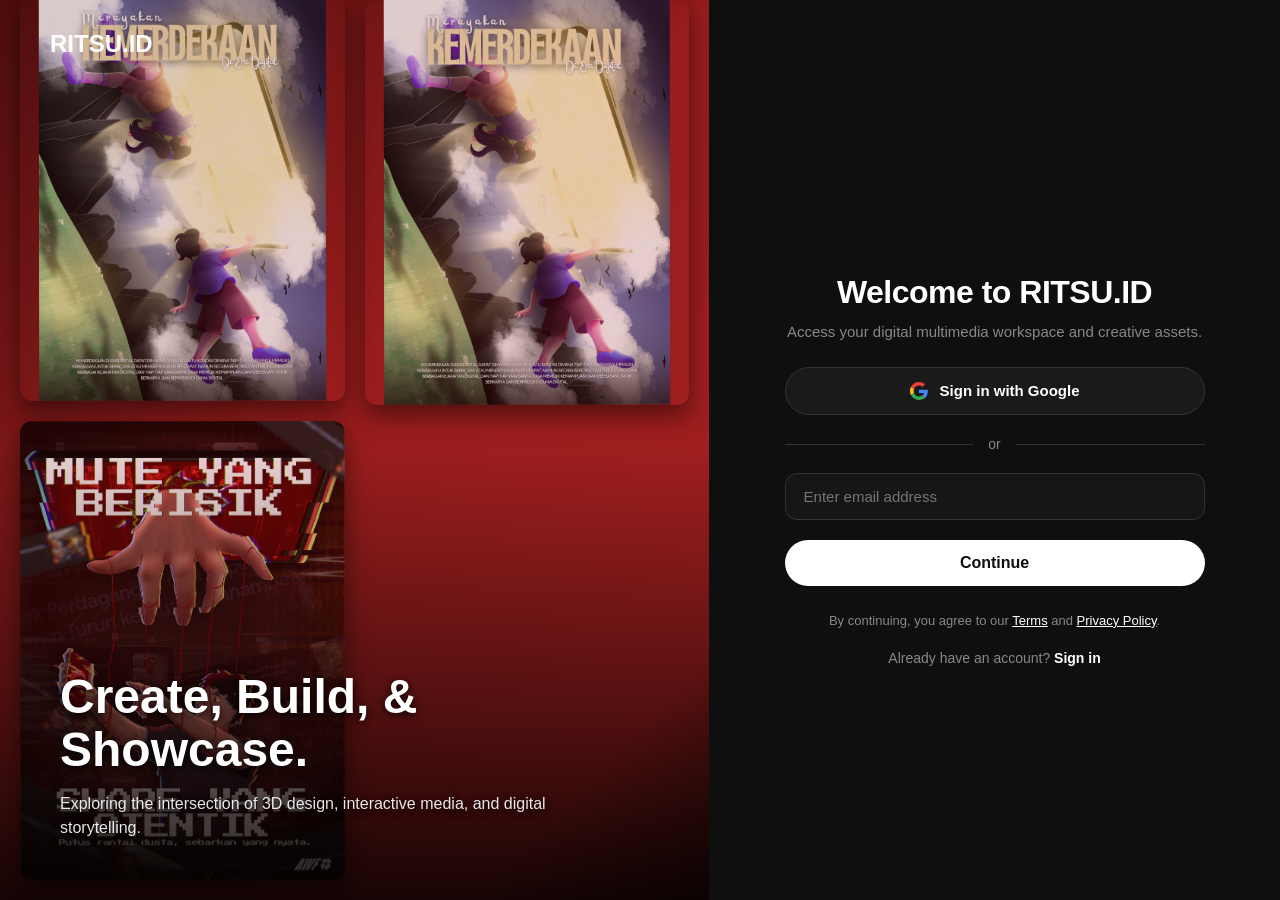
==== index.html @ f321f879 "Rename login.html to index.html" ====
<!DOCTYPE html>
<html lang="en">
<head>
    <meta charset="UTF-8">
    <meta name="viewport" content="width=device-width, initial-scale=1.0">
    <title>Sign In - RITSU.ID</title>
    <link rel="stylesheet" href="style-login.css">
</head>
<body>

    <header class="top-logo-container">
        <a class="form-logo" aria-label="RITSU.ID Homepage">RITSU.ID</a>
    </header>

    <main class="auth-container">
        <section class="auth-left-banner" aria-label="Branding Showcase Area">
            <div class="gallery-marquee-container">
                <div class="marquee-col col-down">
                    <img src="IMAGE/WaritsuAlGaniyu_TMD-CCIT_Compile Your Dreams (2).png" alt="Karya Poster 1">
                    <img src="IMAGE/WaritsuAlGaniyu_TMD-CCIT_Compile Your Dreams (4).png" alt="Karya Poster 2">
                    <img src="IMAGE/POSTERAWFUI2026_POSTERDIGITAL_WARITSUALGANIYU 1.png" alt="Karya Poster 3">
                    <img src="IMAGE/WaritsuAlGaniyu_TMD-CCIT_Compile Your Dreams (2).png" alt="Karya Poster 1">
                    <img src="IMAGE/WaritsuAlGaniyu_TMD-CCIT_Compile Your Dreams (4).png" alt="Karya Poster 2">
                </div>
                <div class="marquee-col col-up">
                    <img src="IMAGE/Slide 16_9 - 1.png" alt="Karya 3D 1">
                    <img src="IMAGE/WaritsuAlGaniyu_TMD-CCIT_Compile Your Dreams (4).png" alt="Karya Poster 2">
                    <img src="IMAGE/POSTERAWFUI2026_POSTERDIGITAL_WARITSUALGANIYU 1.png" alt="Karya Poster 3">
                    <img src="IMAGE/Slide 16_9 - 1.png" alt="Karya 3D 1">
                    <img src="IMAGE/WaritsuAlGaniyu_TMD-CCIT_Compile Your Dreams (4).png" alt="Karya Poster 2">
                </div>
            </div>

            <div class="banner-overlay"></div>

            <div class="banner-content">
                <h1>Create, Build, & Showcase.</h1>
                <p>Exploring the intersection of 3D design, interactive media, and digital storytelling.</p>
            </div>
        </section>

        <section class="auth-right-form" aria-label="Sign In Form Section">
            <div class="form-wrapper">
                <div class="form-header">
                    <h2>Welcome to RITSU.ID</h2>
                    <p>Access your digital multimedia workspace and creative assets.</p>
                </div>

                <button type="button" class="btn-sso" aria-label="Sign in securely with your Google account">
                    <svg class="google-icon" viewBox="0 0 24 24" width="18" height="18" aria-hidden="true">
                        <path fill="#4285F4" d="M23.745 12.27c0-.7-.06-1.4-.19-2.07H12v4.51h6.6c-.29 1.52-1.14 2.82-2.4 3.68v3.05h3.88c2.27-2.09 3.66-5.17 3.66-9.17z"/>
                        <path fill="#34A853" d="M12 24c3.24 0 5.95-1.08 7.93-2.91l-3.88-3.05c-1.08.72-2.45 1.16-4.05 1.16-3.12 0-5.77-2.1-6.72-4.93H1.19v3.15C3.17 21.36 7.24 24 12 24z"/>
                        <path fill="#FBBC05" d="M5.28 14.27c-.25-.72-.38-1.49-.38-2.27s.13-1.55.38-2.27V6.58H1.19C.43 8.12 0 9.87 0 12s.43 3.88 1.19 5.42l4.09-3.15z"/>
                        <path fill="#EA4335" d="M12 4.75c1.77 0 3.35.61 4.6 1.8l3.42-3.42C17.95 1.19 15.24 0 12 0 7.24 0 3.17 2.64 1.19 6.58l4.09 3.15c.95-2.83 3.6-4.98 6.72-4.98z"/>
                    </svg>
                    Sign in with Google
                </button>

                <div class="divider" role="separator" aria-label="Or">
                    <span>or</span>
                </div>

                <form action="#" method="POST" class="login-form">
                    <div class="input-group">
                        <input type="text" id="email" name="email" placeholder="Enter email address" required autocomplete="email">
                    </div>

                    <button type="submit" class="btn-submit" aria-label="Continue">Continue</button>
                </form>

                <footer class="form-footer-section">
                    <p class="terms-text">
                        By continuing, you agree to our <a href="#">Terms</a> and <a href="#">Privacy Policy</a>.
                    </p>
                    <p class="signup-prompt">
                        Already have an account? <a href="#">Sign in</a>
                    </p>
                </footer>
            </div>
        </section>
    </main>

</body>
</html>
---- style-login.css ----
:root {
    --bg-primary: #0F0F0F;
    --bg-surface: #1A1A1A;
    --text-primary: #FFFFFF;
    --text-secondary: #CCCCCC;
    --text-muted: #888888;
    
    --accent-orange: #b22222;
    --accent-red: #8b0000;
    --accent-hover: #d32f2f;
    
    --banner-grad-start: #4e0e0e;

    --border-color: #333333;
    --input-bg: #161616;
}

* {
    margin: 0;
    padding: 0;
    box-sizing: border-box;
    font-family: 'Segoe UI', Tahoma, sans-serif;
}

body {
    background-color: var(--bg-primary);
    color: var(--text-primary);
    min-height: 100vh;
    display: flex;
    position: relative;
}

.top-logo-container {
    position: absolute;
    top: 30px;
    left: 50px;
    z-index: 100;
}

.form-logo {
    font-size: 24px;
    font-weight: 900;
    color: var(--text-primary);
    text-decoration: none;
    display: inline-block;
}

.auth-container {
    display: flex;
    width: 100%;
    min-height: 100vh;
}

.auth-left-banner {
    flex: 1.2;
    position: relative;
    overflow: hidden;
    padding: 60px;
    display: flex;
    flex-direction: column;
    justify-content: flex-end;
    background-color: var(--banner-grad-start);
}

.gallery-marquee-container {
    position: absolute;
    top: -50%;
    left: 0;
    width: 100%;
    height: 200%;
    display: flex;
    gap: 20px;
    padding: 20px;
    opacity: 0.80;
    z-index: 3;
    pointer-events: none;
}

.marquee-col {
    flex: 1;
    display: flex;
    flex-direction: column;
    gap: 20px;
}

.marquee-col img {
    width: 100%;
    height: auto;
    object-fit: cover;
    border-radius: 12px;
    box-shadow: 0 10px 25px rgba(0,0,0,0.6);
}

.col-down {
    animation: scroll-down 25s linear infinite;
}

.col-up {
    animation: scroll-up 30s linear infinite;
    transform: translateY(-50%);
}

@keyframes scroll-down {
    0% { transform: translateY(0); }
    100% { transform: translateY(-50%); }
}

@keyframes scroll-up {
    0% { transform: translateY(-50%); }
    100% { transform: translateY(0); }
}

.banner-overlay {
    position: absolute;
    top: 0;
    left: 0;
    width: 100%;
    height: 100%;
    background: linear-gradient(135deg, rgba(78, 14, 14, 0.85) 0%, rgba(178, 34, 34, 0.75) 45%, rgba(178, 34, 34, 0.85) 85%, rgba(78, 14, 14, 0.9) 100%);
    z-index: 2;
}

.banner-content {
    position: relative;
    z-index: 4;
    max-width: 500px;
    text-shadow: 0 2px 8px rgba(0, 0, 0, 0.9);
}

.auth-left-banner h1 {
    font-size: 48px;
    font-weight: 900;
    line-height: 1.1;
    margin-bottom: 15px;
    font-family: 'Arial Black', Impact, sans-serif;
    color: var(--text-primary);
}

.auth-left-banner p {
    font-size: 16px;
    color: rgba(255, 255, 255, 0.9);
    line-height: 1.5;
}

.auth-left-banner::after {
    content: "";
    position: absolute;
    bottom: 0;
    left: 0;
    width: 100%;
    height: 50%;
    background: linear-gradient(to top, rgba(0, 0, 0, 0.85) 0%, transparent 100%);
    z-index: 3;
    pointer-events: none;
}

.auth-right-form {
    flex: 1;
    background-color: var(--bg-primary);
    display: flex;
    justify-content: center;
    align-items: center;
    padding: 40px;
}

.form-wrapper {
    width: 100%;
    max-width: 420px;
    margin-top: 40px;
    text-align: center;
}

.form-header {
    margin-bottom: 25px;
}

.form-header h2 {
    font-size: 32px;
    font-weight: 800;
    margin-bottom: 10px;
    letter-spacing: -0.5px;
}

.form-header p {
    font-size: 15px;
    color: var(--text-muted);
    line-height: 1.4;
}

.btn-sso {
    width: 100%;
    background-color: var(--bg-surface);
    color: var(--text-primary);
    border: 1px solid var(--border-color);
    padding: 14px;
    border-radius: 30px;
    font-size: 15px;
    font-weight: 600;
    cursor: pointer;
    display: flex;
    align-items: center;
    justify-content: center;
    gap: 12px;
    transition: background-color 0.3s ease, border-color 0.3s ease;
}

.btn-sso:hover {
    background-color: #222222;
    border-color: #555555;
}

.divider {
    text-align: center;
    margin: 20px 0;
    position: relative;
}

.divider::before {
    content: "";
    position: absolute;
    top: 50%;
    left: 0;
    width: 100%;
    height: 1px;
    background-color: var(--border-color);
}

.divider span {
    background-color: var(--bg-primary);
    padding: 0 15px;
    position: relative;
    color: var(--text-muted);
    font-size: 14px;
}

.login-form {
    display: flex;
    flex-direction: column;
    gap: 15px;
    text-align: left;
}

.input-group input[type="text"] {
    width: 100%;
    background-color: var(--input-bg);
    border: 1px solid var(--border-color);
    padding: 14px 18px;
    border-radius: 12px;
    color: var(--text-primary);
    font-size: 15px;
    outline: none;
    transition: border-color 0.3s ease;
}

.input-group input:focus {
    border-color: var(--accent-orange);
}

.btn-submit {
    width: 100%;
    background-color: var(--text-primary);
    color: var(--bg-primary);
    border: none;
    padding: 14px;
    border-radius: 30px;
    font-size: 16px;
    font-weight: bold;
    cursor: pointer;
    transition: opacity 0.3s ease, transform 0.2s ease;
    margin-top: 5px;
}

.btn-submit:hover {
    opacity: 0.9;
    transform: translateY(-1px);
}

.form-footer-section {
    margin-top: 25px;
}

.terms-text {
    font-size: 13px;
    color: var(--text-muted);
    line-height: 1.5;
    margin-bottom: 20px;
}

.terms-text a {
    color: var(--text-primary);
    text-decoration: underline;
}

.signup-prompt {
    font-size: 14px;
    color: var(--text-muted);
}

.signup-prompt a {
    color: var(--text-primary);
    text-decoration: none;
    font-weight: 600;
}

.signup-prompt a:hover {
    text-decoration: underline;
}

@media screen and (max-width: 1024px) {
    .auth-left-banner {
        display: none;
    }
    .auth-right-form {
        flex: 1;
        padding: 20px;
    }
    .top-logo-container {
        left: 20px;
        top: 20px;
    }
}
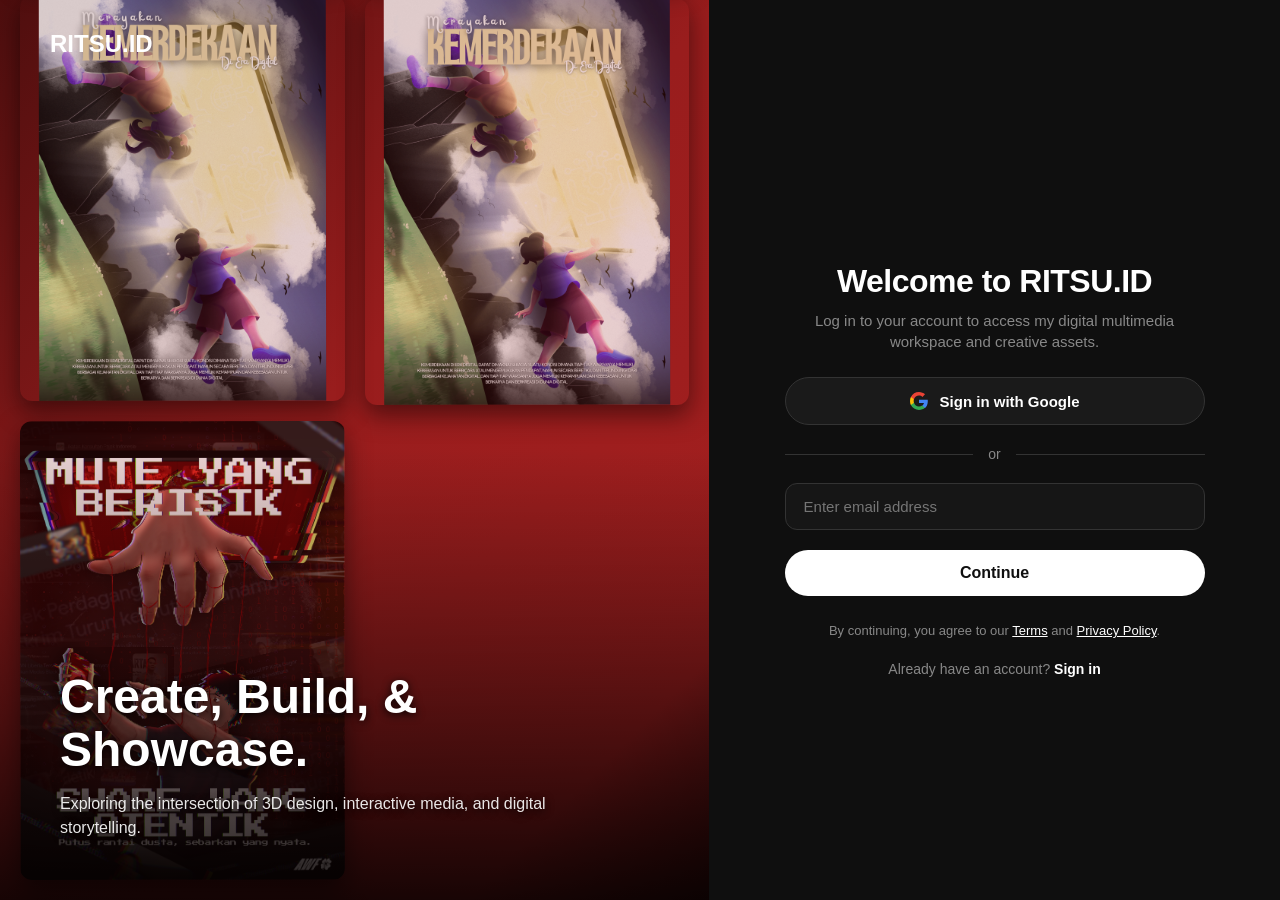
==== commit 33d15426: "Update index.html" ====
--- a/index.html
+++ b/index.html
@@ -43,7 +43,7 @@
             <div class="form-wrapper">
                 <div class="form-header">
                     <h2>Welcome to RITSU.ID</h2>
-                    <p>Access your digital multimedia workspace and creative assets.</p>
+                   <p>Log in to your account to access my digital multimedia workspace and creative assets.</p>
                 </div>
 
                 <button type="button" class="btn-sso" aria-label="Sign in securely with your Google account">
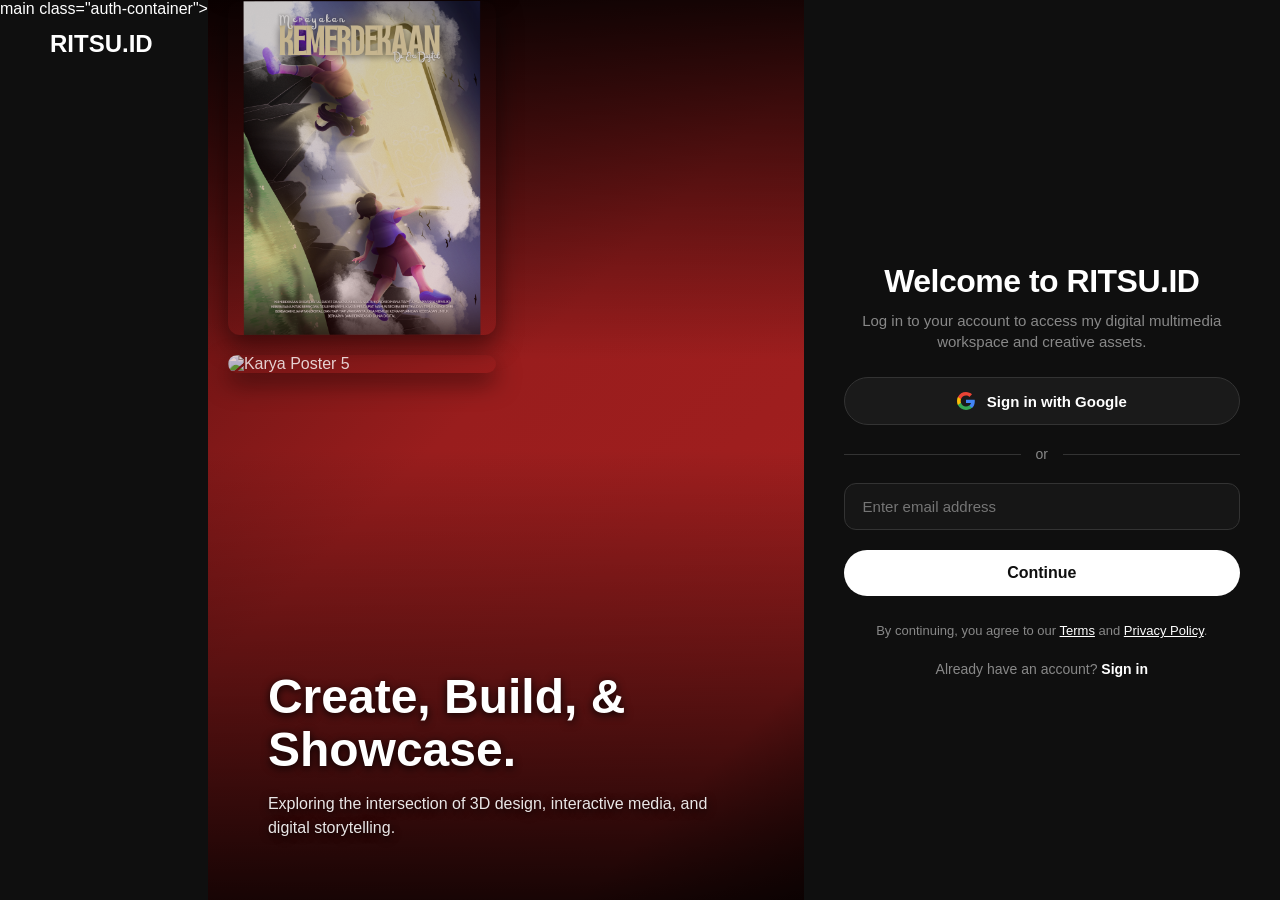
==== commit 496d22b2: "Update index.html" ====
--- a/index.html
+++ b/index.html
@@ -12,22 +12,22 @@
         <a class="form-logo" aria-label="RITSU.ID Homepage">RITSU.ID</a>
     </header>
 
-    <main class="auth-container">
+  main class="auth-container">
         <section class="auth-left-banner" aria-label="Branding Showcase Area">
             <div class="gallery-marquee-container">
                 <div class="marquee-col col-down">
+                    <img src="IMAGE/3.png" alt="Karya Poster 3">
                     <img src="IMAGE/WaritsuAlGaniyu_TMD-CCIT_Compile Your Dreams (2).png" alt="Karya Poster 1">
+                    <img src="IMAGE/4.png" alt="Karya Poster 4">
                     <img src="IMAGE/WaritsuAlGaniyu_TMD-CCIT_Compile Your Dreams (4).png" alt="Karya Poster 2">
-                    <img src="IMAGE/POSTERAWFUI2026_POSTERDIGITAL_WARITSUALGANIYU 1.png" alt="Karya Poster 3">
-                    <img src="IMAGE/WaritsuAlGaniyu_TMD-CCIT_Compile Your Dreams (2).png" alt="Karya Poster 1">
-                    <img src="IMAGE/WaritsuAlGaniyu_TMD-CCIT_Compile Your Dreams (4).png" alt="Karya Poster 2">
+                    <img src="IMAGE/5.png" alt="Karya Poster 5">
                 </div>
                 <div class="marquee-col col-up">
+                    <img src="IMAGE/5.png" alt="Karya Poster 5">
                     <img src="IMAGE/Slide 16_9 - 1.png" alt="Karya 3D 1">
-                    <img src="IMAGE/WaritsuAlGaniyu_TMD-CCIT_Compile Your Dreams (4).png" alt="Karya Poster 2">
+                    <img src="IMAGE/3.png" alt="Karya Poster 3">
                     <img src="IMAGE/POSTERAWFUI2026_POSTERDIGITAL_WARITSUALGANIYU 1.png" alt="Karya Poster 3">
-                    <img src="IMAGE/Slide 16_9 - 1.png" alt="Karya 3D 1">
-                    <img src="IMAGE/WaritsuAlGaniyu_TMD-CCIT_Compile Your Dreams (4).png" alt="Karya Poster 2">
+                    <img src="IMAGE/4.png" alt="Karya Poster 4">
                 </div>
             </div>
 
--- a/style-login.css
+++ b/style-login.css
@@ -142,6 +142,18 @@
     line-height: 1.5;
 }
 
+.auth-left-banner::before {
+    content: "";
+    position: absolute;
+    top: 0;
+    left: 0;
+    width: 100%;
+    height: 40%;
+    background: linear-gradient(to bottom, rgba(0, 0, 0, 0.85) 0%, transparent 100%);
+    z-index: 3;
+    pointer-events: none;
+}
+
 .auth-left-banner::after {
     content: "";
     position: absolute;
@@ -225,6 +237,17 @@
     background-color: var(--border-color);
 }
 
+.auth-left-banner::before {
+    content: "";
+    position: absolute;
+    top: 0;
+    left: 0;
+    width: 100%;
+    height: 40%;
+    background: linear-gradient(to bottom, rgba(0, 0, 0, 0.85) 0%, transparent 100%);
+    z-index: 3;
+    pointer-events: none;
+}
 .divider span {
     background-color: var(--bg-primary);
     padding: 0 15px;
@@ -318,4 +341,4 @@
         left: 20px;
         top: 20px;
     }
-}+}
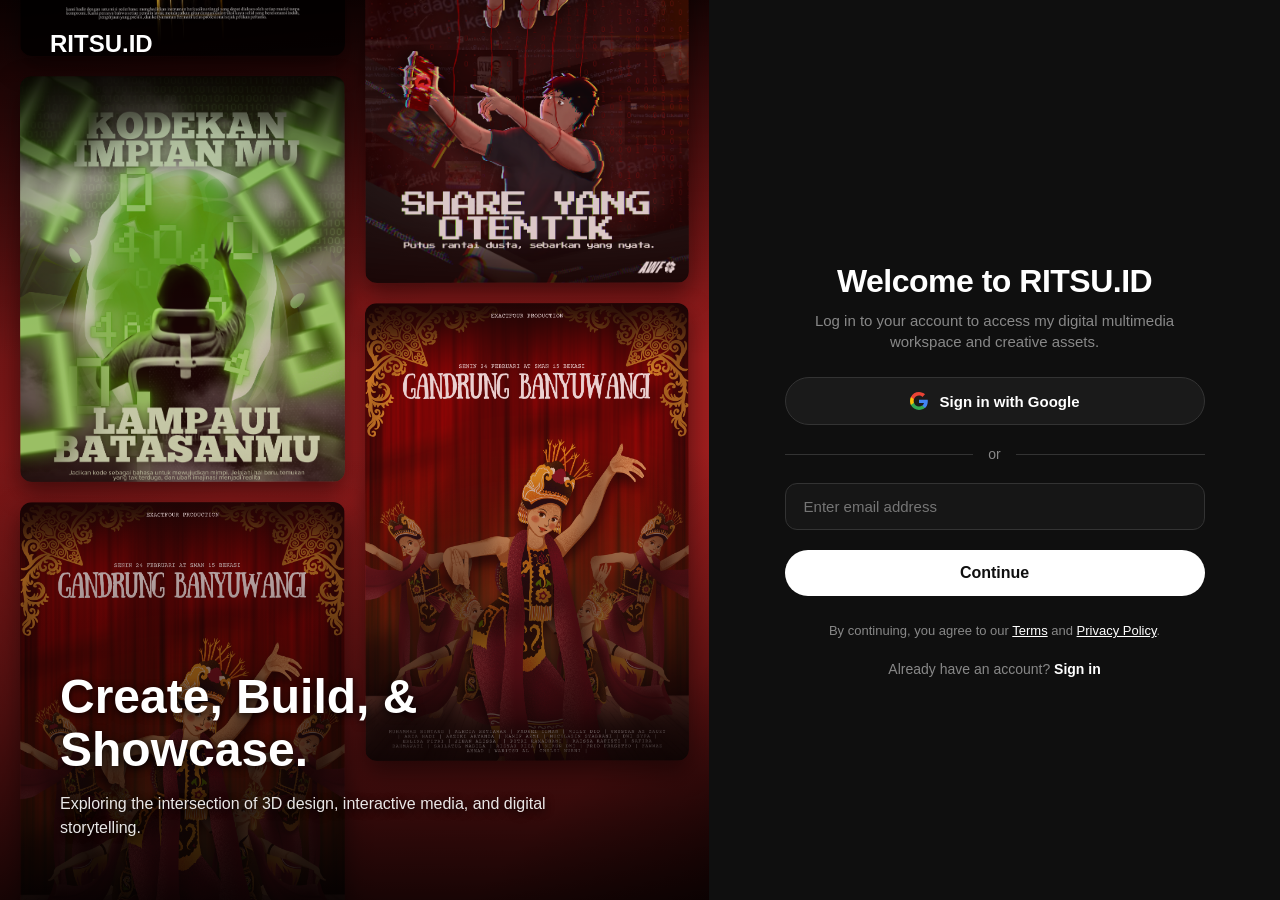
==== commit e553cd29: "Update index.html" ====
--- a/index.html
+++ b/index.html
@@ -12,7 +12,7 @@
         <a class="form-logo" aria-label="RITSU.ID Homepage">RITSU.ID</a>
     </header>
 
-  main class="auth-container">
+  <main class="auth-container">
         <section class="auth-left-banner" aria-label="Branding Showcase Area">
             <div class="gallery-marquee-container">
                 <div class="marquee-col col-down">
